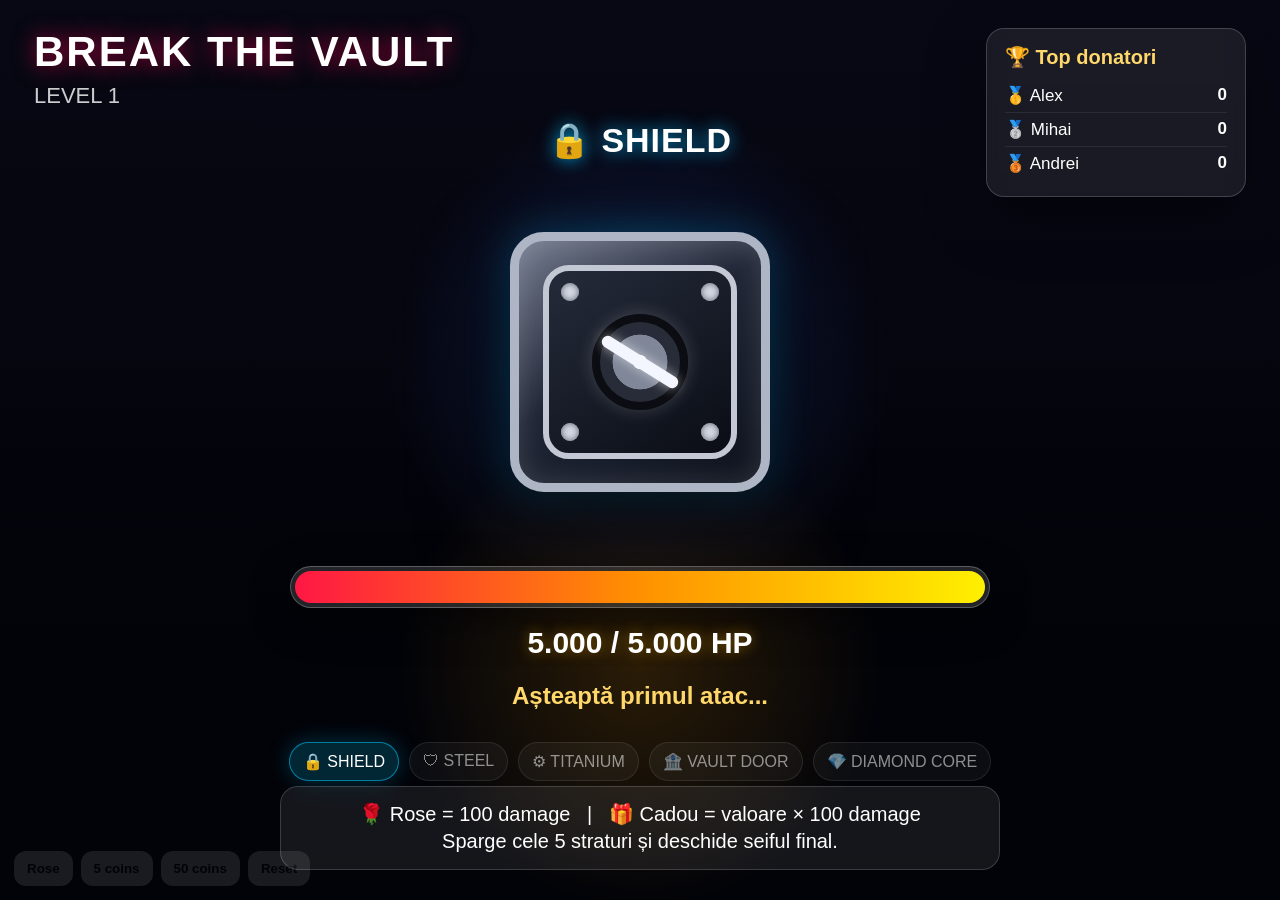
==== index.html @ 85d6b8ad "Add files via upload" ====
<!doctype html>
<html lang="ro">
<head>
<meta charset="utf-8">
<meta name="viewport" content="width=device-width, initial-scale=1">
<title>Break The Vault</title>
<style>
*{box-sizing:border-box}html,body{margin:0;width:100%;height:100%;overflow:hidden;background:#05060b;color:#fff;font-family:Arial,Helvetica,sans-serif}
body{background:radial-gradient(circle at 50% 40%,rgba(70,110,255,.24),transparent 30%),radial-gradient(circle at 50% 74%,rgba(255,160,0,.16),transparent 26%),linear-gradient(180deg,#070814,#020308 72%)}
.game{width:100vw;height:100vh;position:relative;display:flex;flex-direction:column;align-items:center;justify-content:center;padding:40px}
.topbar{position:absolute;top:28px;left:34px;right:34px;display:flex;justify-content:space-between;align-items:flex-start;z-index:5}
.brand{font-weight:900;font-size:42px;letter-spacing:2px;text-shadow:0 0 22px rgba(255,0,80,.65)}
.round{margin-top:7px;font-size:22px;opacity:.8}
.topDonors{width:260px;padding:16px 18px;border-radius:18px;background:rgba(255,255,255,.08);border:1px solid rgba(255,255,255,.18);box-shadow:0 20px 60px rgba(0,0,0,.35);backdrop-filter:blur(8px)}
.topDonors h3{margin:0 0 10px;font-size:20px;color:#ffd76b}
.donor{display:flex;justify-content:space-between;padding:6px 0;font-size:17px;border-bottom:1px solid rgba(255,255,255,.08)}.donor:last-child{border-bottom:0}
.stage{width:min(82vw,780px);max-height:82vh;display:flex;flex-direction:column;align-items:center;justify-content:center;gap:18px}
.layerName{font-size:34px;font-weight:900;letter-spacing:1px;text-shadow:0 0 18px rgba(0,190,255,.8)}
.vaultWrap{width:360px;height:360px;position:relative;display:grid;place-items:center;margin:4px 0 6px}
.glow{position:absolute;inset:12px;border-radius:50%;background:radial-gradient(circle,rgba(0,217,255,.24),transparent 64%);filter:blur(10px);animation:breathe 2.6s infinite ease-in-out}@keyframes breathe{50%{transform:scale(1.08);opacity:.75}}
.vault{width:260px;height:260px;border-radius:34px;position:relative;background:linear-gradient(145deg,#727a8d 0%,#202636 45%,#0d111c 100%);border:9px solid #aeb5c5;box-shadow:0 35px 90px rgba(0,0,0,.72),inset 0 0 28px rgba(255,255,255,.15),0 0 44px rgba(0,185,255,.3);transition:transform .08s ease,filter .12s ease}
.vault.hit{transform:translateX(-10px) rotate(-3deg) scale(1.02);filter:brightness(1.35)}.vault.bigHit{animation:bigHit .45s ease}
@keyframes bigHit{0%{transform:scale(1) rotate(0)}25%{transform:scale(1.1) rotate(4deg)}50%{transform:scale(.96) rotate(-5deg)}75%{transform:scale(1.06) rotate(3deg)}100%{transform:scale(1) rotate(0)}}
.door{position:absolute;inset:24px;border-radius:26px;background:radial-gradient(circle at 45% 38%,rgba(255,255,255,.22),transparent 18%),linear-gradient(145deg,#252b3a,#0a0d15);border:6px solid #c3c8d4}
.dial{position:absolute;width:96px;height:96px;left:50%;top:50%;transform:translate(-50%,-50%);border-radius:50%;background:radial-gradient(circle,#f7f7fb 0 12%,#7f8798 13% 48%,#272c38 49% 100%);border:8px solid #0b0d12;box-shadow:0 0 18px rgba(255,255,255,.18)}
.dial:after{content:"";position:absolute;width:88px;height:12px;border-radius:99px;background:#f4f6ff;left:50%;top:50%;transform:translate(-50%,-50%) rotate(32deg);box-shadow:0 0 12px rgba(255,255,255,.55)}
.bolt{position:absolute;width:18px;height:18px;border-radius:50%;background:#d4d8e2;box-shadow:inset 0 0 6px #5d6474}.b1{left:42px;top:42px}.b2{right:42px;top:42px}.b3{left:42px;bottom:42px}.b4{right:42px;bottom:42px}
.hpBox{width:min(82vw,700px);height:42px;border-radius:24px;padding:4px;background:rgba(255,255,255,.13);border:1px solid rgba(255,255,255,.26);box-shadow:0 12px 42px rgba(0,0,0,.45);overflow:hidden}
.hp{height:100%;width:100%;border-radius:21px;background:linear-gradient(90deg,#ff1744,#ff9100,#fff000);transition:width .28s ease;position:relative}.hp:after{content:"";position:absolute;inset:0;background:linear-gradient(120deg,transparent 0 40%,rgba(255,255,255,.45) 48%,transparent 58% 100%);transform:translateX(-100%);animation:shine 1.7s infinite}@keyframes shine{to{transform:translateX(120%)}}
.hpText{font-size:30px;font-weight:900;text-shadow:0 0 14px rgba(255,180,0,.45)}
.layerList{display:flex;gap:10px;flex-wrap:wrap;justify-content:center;margin-top:8px}.pill{padding:9px 13px;border-radius:99px;background:rgba(255,255,255,.08);border:1px solid rgba(255,255,255,.16);font-size:16px;opacity:.55}.pill.active{opacity:1;background:rgba(0,200,255,.18);border-color:rgba(0,200,255,.55);box-shadow:0 0 22px rgba(0,200,255,.25)}
.lastAttack{margin-top:4px;font-size:24px;height:34px;color:#ffd76b;font-weight:800}
.rules{position:absolute;bottom:30px;left:50%;transform:translateX(-50%);width:min(88vw,720px);text-align:center;padding:14px 20px;border-radius:18px;background:rgba(255,255,255,.08);border:1px solid rgba(255,255,255,.16);font-size:20px;line-height:1.35;backdrop-filter:blur(8px)}
.floatDamage{position:absolute;left:50%;top:42%;transform:translate(-50%,-50%);font-size:48px;font-weight:900;color:#ffeb3b;text-shadow:0 0 18px rgba(255,0,0,.65);animation:floatUp 1s forwards ease-out;pointer-events:none;z-index:10}@keyframes floatUp{0%{opacity:0;transform:translate(-50%,-40%) scale(.7)}20%{opacity:1}100%{opacity:0;transform:translate(-50%,-145%) scale(1.2)}}
.overlayMsg{position:fixed;inset:0;display:none;align-items:center;justify-content:center;z-index:30;background:rgba(0,0,0,.68);text-align:center;font-size:64px;font-weight:900;letter-spacing:2px;text-shadow:0 0 30px rgba(255,40,80,1)}.overlayMsg.show{display:flex;animation:msgPulse .7s infinite alternate}@keyframes msgPulse{to{transform:scale(1.04)}}
.particle{position:fixed;width:8px;height:8px;border-radius:50%;background:#ffd76b;pointer-events:none;z-index:20;animation:particle .8s ease-out forwards}@keyframes particle{to{opacity:0;transform:translate(var(--x),var(--y)) scale(.1)}}
.money{position:fixed;top:-60px;font-size:36px;z-index:40;animation:fall 3.4s linear forwards}@keyframes fall{to{transform:translateY(110vh) rotate(720deg);opacity:.1}}
.controls{position:fixed;left:14px;bottom:14px;z-index:50;display:flex;gap:8px;opacity:.1;transition:.2s}.controls:hover{opacity:1}button{border:0;border-radius:12px;padding:10px 13px;font-weight:900;cursor:pointer}
.screenShake{animation:shake .38s linear}@keyframes shake{0%,100%{transform:translate(0,0)}20%{transform:translate(-10px,6px)}40%{transform:translate(9px,-5px)}60%{transform:translate(-7px,-4px)}80%{transform:translate(8px,5px)}}
</style>
</head>
<body>
<div id="game" class="game">
  <div class="topbar"><div><div class="brand">BREAK THE VAULT</div><div id="round" class="round">LEVEL 1</div></div><div class="topDonors"><h3>🏆 Top donatori</h3><div class="donor"><span>🥇 Alex</span><b>0</b></div><div class="donor"><span>🥈 Mihai</span><b>0</b></div><div class="donor"><span>🥉 Andrei</span><b>0</b></div></div></div>
  <div class="stage"><div id="layerName" class="layerName">🔒 SHIELD</div><div class="vaultWrap"><div class="glow"></div><div id="vault" class="vault"><div class="door"></div><div class="dial"></div><span class="bolt b1"></span><span class="bolt b2"></span><span class="bolt b3"></span><span class="bolt b4"></span></div></div><div class="hpBox"><div id="hp" class="hp"></div></div><div id="hpText" class="hpText">5.000 / 5.000 HP</div><div id="lastAttack" class="lastAttack">Așteaptă primul atac...</div><div id="layerList" class="layerList"></div></div>
  <div class="rules">🌹 Rose = 100 damage &nbsp; | &nbsp; 🎁 Cadou = valoare × 100 damage<br>Sparge cele 5 straturi și deschide seiful final.</div>
</div>
<div id="message" class="overlayMsg"></div>
<div class="controls"><button onclick="gift('Rose',1,'Alex')">Rose</button><button onclick="gift('Finger Heart',5,'Mihai')">5 coins</button><button onclick="gift('Big Gift',50,'Andrei')">50 coins</button><button onclick="resetAll()">Reset</button></div>
<script>
const layersBase=[{name:'🔒 SHIELD',hp:5000},{name:'🛡 STEEL',hp:10000},{name:'⚙ TITANIUM',hp:20000},{name:'🏦 VAULT DOOR',hp:40000},{name:'💎 DIAMOND CORE',hp:80000}];
let level=1,layerIndex=0,maxHp=5000,hp=5000,donors={Alex:0,Mihai:0,Andrei:0};
function scaleHp(base){return Math.round(base*(1+(level-1)*0.35))}
function initLayer(){maxHp=scaleHp(layersBase[layerIndex].hp);hp=maxHp;document.getElementById('layerName').textContent=layersBase[layerIndex].name;document.getElementById('round').textContent='LEVEL '+level;renderLayerList();update()}
function renderLayerList(){const box=document.getElementById('layerList');box.innerHTML='';layersBase.forEach((l,i)=>{const d=document.createElement('div');d.className='pill'+(i===layerIndex?' active':'');d.textContent=l.name;box.appendChild(d)})}
function update(){document.getElementById('hp').style.width=Math.max(0,hp/maxHp*100)+'%';document.getElementById('hpText').textContent=hp.toLocaleString('ro-RO')+' / '+maxHp.toLocaleString('ro-RO')+' HP'}
function gift(name,coins,user){const dmg=Math.max(100,coins*100);donors[user]=(donors[user]||0)+dmg;hp=Math.max(0,hp-dmg);document.getElementById('lastAttack').textContent='💥 '+user+' a lovit cu '+name+'  -'+dmg.toLocaleString('ro-RO')+' HP';hitEffect(dmg);updateDonors();update();if(hp<=0)destroyLayer()}
function hitEffect(dmg){const vault=document.getElementById('vault');vault.classList.add('hit');if(dmg>=3000){vault.classList.add('bigHit');document.getElementById('game').classList.add('screenShake')}setTimeout(()=>vault.classList.remove('hit'),120);setTimeout(()=>vault.classList.remove('bigHit'),480);setTimeout(()=>document.getElementById('game').classList.remove('screenShake'),420);floatDamage('-'+dmg.toLocaleString('ro-RO'));particles(dmg>=3000?60:24)}
function floatDamage(text){const d=document.createElement('div');d.className='floatDamage';d.textContent=text;document.body.appendChild(d);setTimeout(()=>d.remove(),1000)}
function particles(count){for(let i=0;i<count;i++){const p=document.createElement('div');p.className='particle';p.style.left=(50+(Math.random()*18-9))+'vw';p.style.top=(45+(Math.random()*16-8))+'vh';p.style.setProperty('--x',(Math.random()*420-210)+'px');p.style.setProperty('--y',(Math.random()*300-150)+'px');document.body.appendChild(p);setTimeout(()=>p.remove(),850)}}
function destroyLayer(){const current=layersBase[layerIndex].name.replace(/[^\w\s]/g,'').trim();showMessage(current+'<br>DESTROYED');setTimeout(()=>{layerIndex++;if(layerIndex>=layersBase.length){openVault()}else{initLayer();document.getElementById('lastAttack').textContent='Strat nou activat. Sparge-l!'}},2600)}
function openVault(){showMessage('💎 VAULT OPENED 💎');moneyRain();setTimeout(()=>{level++;layerIndex=0;initLayer();document.getElementById('lastAttack').textContent='Level nou. HP crescut.'},5200)}
function showMessage(html){const msg=document.getElementById('message');msg.innerHTML=html;msg.classList.add('show');document.getElementById('game').classList.add('screenShake');particles(90);setTimeout(()=>{msg.classList.remove('show');document.getElementById('game').classList.remove('screenShake')},2400)}
function moneyRain(){for(let i=0;i<60;i++){const m=document.createElement('div');m.className='money';m.textContent=Math.random()>.5?'💸':'💰';m.style.left=Math.random()*100+'vw';m.style.animationDelay=Math.random()*1.2+'s';document.body.appendChild(m);setTimeout(()=>m.remove(),4700)}}
function updateDonors(){const sorted=Object.entries(donors).sort((a,b)=>b[1]-a[1]).slice(0,3);document.querySelectorAll('.donor').forEach((el,i)=>{const medals=['🥇','🥈','🥉'];const item=sorted[i]||['-',0];el.children[0].textContent=medals[i]+' '+item[0];el.children[1].textContent=item[1].toLocaleString('ro-RO')})}
function resetAll(){level=1;layerIndex=0;donors={Alex:0,Mihai:0,Andrei:0};updateDonors();initLayer();document.getElementById('lastAttack').textContent='Reset complet.'}
initLayer();
// Pentru integrarea TikTok, apelăm: gift(giftName, coinValue, username)
</script>
</body>
</html>
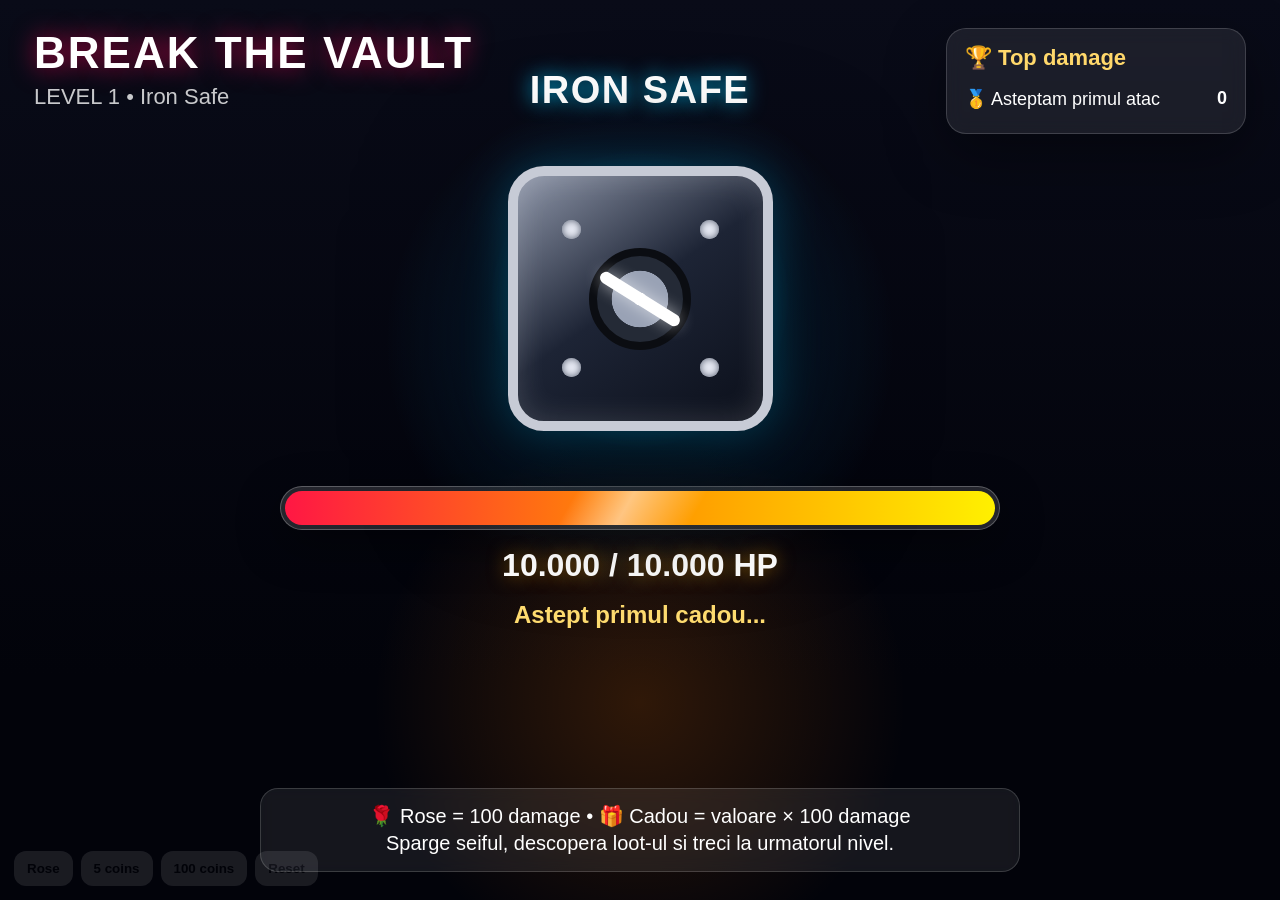
==== commit f890d220: "Add files via upload" ====
--- a/index.html
+++ b/index.html
@@ -1,71 +1,73 @@
 <!doctype html>
 <html lang="ro">
 <head>
-<meta charset="utf-8">
-<meta name="viewport" content="width=device-width, initial-scale=1">
-<title>Break The Vault</title>
-<style>
-*{box-sizing:border-box}html,body{margin:0;width:100%;height:100%;overflow:hidden;background:#05060b;color:#fff;font-family:Arial,Helvetica,sans-serif}
-body{background:radial-gradient(circle at 50% 40%,rgba(70,110,255,.24),transparent 30%),radial-gradient(circle at 50% 74%,rgba(255,160,0,.16),transparent 26%),linear-gradient(180deg,#070814,#020308 72%)}
-.game{width:100vw;height:100vh;position:relative;display:flex;flex-direction:column;align-items:center;justify-content:center;padding:40px}
-.topbar{position:absolute;top:28px;left:34px;right:34px;display:flex;justify-content:space-between;align-items:flex-start;z-index:5}
-.brand{font-weight:900;font-size:42px;letter-spacing:2px;text-shadow:0 0 22px rgba(255,0,80,.65)}
-.round{margin-top:7px;font-size:22px;opacity:.8}
-.topDonors{width:260px;padding:16px 18px;border-radius:18px;background:rgba(255,255,255,.08);border:1px solid rgba(255,255,255,.18);box-shadow:0 20px 60px rgba(0,0,0,.35);backdrop-filter:blur(8px)}
-.topDonors h3{margin:0 0 10px;font-size:20px;color:#ffd76b}
-.donor{display:flex;justify-content:space-between;padding:6px 0;font-size:17px;border-bottom:1px solid rgba(255,255,255,.08)}.donor:last-child{border-bottom:0}
-.stage{width:min(82vw,780px);max-height:82vh;display:flex;flex-direction:column;align-items:center;justify-content:center;gap:18px}
-.layerName{font-size:34px;font-weight:900;letter-spacing:1px;text-shadow:0 0 18px rgba(0,190,255,.8)}
-.vaultWrap{width:360px;height:360px;position:relative;display:grid;place-items:center;margin:4px 0 6px}
-.glow{position:absolute;inset:12px;border-radius:50%;background:radial-gradient(circle,rgba(0,217,255,.24),transparent 64%);filter:blur(10px);animation:breathe 2.6s infinite ease-in-out}@keyframes breathe{50%{transform:scale(1.08);opacity:.75}}
-.vault{width:260px;height:260px;border-radius:34px;position:relative;background:linear-gradient(145deg,#727a8d 0%,#202636 45%,#0d111c 100%);border:9px solid #aeb5c5;box-shadow:0 35px 90px rgba(0,0,0,.72),inset 0 0 28px rgba(255,255,255,.15),0 0 44px rgba(0,185,255,.3);transition:transform .08s ease,filter .12s ease}
-.vault.hit{transform:translateX(-10px) rotate(-3deg) scale(1.02);filter:brightness(1.35)}.vault.bigHit{animation:bigHit .45s ease}
-@keyframes bigHit{0%{transform:scale(1) rotate(0)}25%{transform:scale(1.1) rotate(4deg)}50%{transform:scale(.96) rotate(-5deg)}75%{transform:scale(1.06) rotate(3deg)}100%{transform:scale(1) rotate(0)}}
-.door{position:absolute;inset:24px;border-radius:26px;background:radial-gradient(circle at 45% 38%,rgba(255,255,255,.22),transparent 18%),linear-gradient(145deg,#252b3a,#0a0d15);border:6px solid #c3c8d4}
-.dial{position:absolute;width:96px;height:96px;left:50%;top:50%;transform:translate(-50%,-50%);border-radius:50%;background:radial-gradient(circle,#f7f7fb 0 12%,#7f8798 13% 48%,#272c38 49% 100%);border:8px solid #0b0d12;box-shadow:0 0 18px rgba(255,255,255,.18)}
-.dial:after{content:"";position:absolute;width:88px;height:12px;border-radius:99px;background:#f4f6ff;left:50%;top:50%;transform:translate(-50%,-50%) rotate(32deg);box-shadow:0 0 12px rgba(255,255,255,.55)}
-.bolt{position:absolute;width:18px;height:18px;border-radius:50%;background:#d4d8e2;box-shadow:inset 0 0 6px #5d6474}.b1{left:42px;top:42px}.b2{right:42px;top:42px}.b3{left:42px;bottom:42px}.b4{right:42px;bottom:42px}
-.hpBox{width:min(82vw,700px);height:42px;border-radius:24px;padding:4px;background:rgba(255,255,255,.13);border:1px solid rgba(255,255,255,.26);box-shadow:0 12px 42px rgba(0,0,0,.45);overflow:hidden}
-.hp{height:100%;width:100%;border-radius:21px;background:linear-gradient(90deg,#ff1744,#ff9100,#fff000);transition:width .28s ease;position:relative}.hp:after{content:"";position:absolute;inset:0;background:linear-gradient(120deg,transparent 0 40%,rgba(255,255,255,.45) 48%,transparent 58% 100%);transform:translateX(-100%);animation:shine 1.7s infinite}@keyframes shine{to{transform:translateX(120%)}}
-.hpText{font-size:30px;font-weight:900;text-shadow:0 0 14px rgba(255,180,0,.45)}
-.layerList{display:flex;gap:10px;flex-wrap:wrap;justify-content:center;margin-top:8px}.pill{padding:9px 13px;border-radius:99px;background:rgba(255,255,255,.08);border:1px solid rgba(255,255,255,.16);font-size:16px;opacity:.55}.pill.active{opacity:1;background:rgba(0,200,255,.18);border-color:rgba(0,200,255,.55);box-shadow:0 0 22px rgba(0,200,255,.25)}
-.lastAttack{margin-top:4px;font-size:24px;height:34px;color:#ffd76b;font-weight:800}
-.rules{position:absolute;bottom:30px;left:50%;transform:translateX(-50%);width:min(88vw,720px);text-align:center;padding:14px 20px;border-radius:18px;background:rgba(255,255,255,.08);border:1px solid rgba(255,255,255,.16);font-size:20px;line-height:1.35;backdrop-filter:blur(8px)}
-.floatDamage{position:absolute;left:50%;top:42%;transform:translate(-50%,-50%);font-size:48px;font-weight:900;color:#ffeb3b;text-shadow:0 0 18px rgba(255,0,0,.65);animation:floatUp 1s forwards ease-out;pointer-events:none;z-index:10}@keyframes floatUp{0%{opacity:0;transform:translate(-50%,-40%) scale(.7)}20%{opacity:1}100%{opacity:0;transform:translate(-50%,-145%) scale(1.2)}}
-.overlayMsg{position:fixed;inset:0;display:none;align-items:center;justify-content:center;z-index:30;background:rgba(0,0,0,.68);text-align:center;font-size:64px;font-weight:900;letter-spacing:2px;text-shadow:0 0 30px rgba(255,40,80,1)}.overlayMsg.show{display:flex;animation:msgPulse .7s infinite alternate}@keyframes msgPulse{to{transform:scale(1.04)}}
-.particle{position:fixed;width:8px;height:8px;border-radius:50%;background:#ffd76b;pointer-events:none;z-index:20;animation:particle .8s ease-out forwards}@keyframes particle{to{opacity:0;transform:translate(var(--x),var(--y)) scale(.1)}}
-.money{position:fixed;top:-60px;font-size:36px;z-index:40;animation:fall 3.4s linear forwards}@keyframes fall{to{transform:translateY(110vh) rotate(720deg);opacity:.1}}
-.controls{position:fixed;left:14px;bottom:14px;z-index:50;display:flex;gap:8px;opacity:.1;transition:.2s}.controls:hover{opacity:1}button{border:0;border-radius:12px;padding:10px 13px;font-weight:900;cursor:pointer}
-.screenShake{animation:shake .38s linear}@keyframes shake{0%,100%{transform:translate(0,0)}20%{transform:translate(-10px,6px)}40%{transform:translate(9px,-5px)}60%{transform:translate(-7px,-4px)}80%{transform:translate(8px,5px)}}
-</style>
+  <meta charset="utf-8">
+  <meta name="viewport" content="width=device-width, initial-scale=1">
+  <title>Break The Vault</title>
+  <link rel="stylesheet" href="style.css">
 </head>
 <body>
-<div id="game" class="game">
-  <div class="topbar"><div><div class="brand">BREAK THE VAULT</div><div id="round" class="round">LEVEL 1</div></div><div class="topDonors"><h3>🏆 Top donatori</h3><div class="donor"><span>🥇 Alex</span><b>0</b></div><div class="donor"><span>🥈 Mihai</span><b>0</b></div><div class="donor"><span>🥉 Andrei</span><b>0</b></div></div></div>
-  <div class="stage"><div id="layerName" class="layerName">🔒 SHIELD</div><div class="vaultWrap"><div class="glow"></div><div id="vault" class="vault"><div class="door"></div><div class="dial"></div><span class="bolt b1"></span><span class="bolt b2"></span><span class="bolt b3"></span><span class="bolt b4"></span></div></div><div class="hpBox"><div id="hp" class="hp"></div></div><div id="hpText" class="hpText">5.000 / 5.000 HP</div><div id="lastAttack" class="lastAttack">Așteaptă primul atac...</div><div id="layerList" class="layerList"></div></div>
-  <div class="rules">🌹 Rose = 100 damage &nbsp; | &nbsp; 🎁 Cadou = valoare × 100 damage<br>Sparge cele 5 straturi și deschide seiful final.</div>
-</div>
-<div id="message" class="overlayMsg"></div>
-<div class="controls"><button onclick="gift('Rose',1,'Alex')">Rose</button><button onclick="gift('Finger Heart',5,'Mihai')">5 coins</button><button onclick="gift('Big Gift',50,'Andrei')">50 coins</button><button onclick="resetAll()">Reset</button></div>
-<script>
-const layersBase=[{name:'🔒 SHIELD',hp:5000},{name:'🛡 STEEL',hp:10000},{name:'⚙ TITANIUM',hp:20000},{name:'🏦 VAULT DOOR',hp:40000},{name:'💎 DIAMOND CORE',hp:80000}];
-let level=1,layerIndex=0,maxHp=5000,hp=5000,donors={Alex:0,Mihai:0,Andrei:0};
-function scaleHp(base){return Math.round(base*(1+(level-1)*0.35))}
-function initLayer(){maxHp=scaleHp(layersBase[layerIndex].hp);hp=maxHp;document.getElementById('layerName').textContent=layersBase[layerIndex].name;document.getElementById('round').textContent='LEVEL '+level;renderLayerList();update()}
-function renderLayerList(){const box=document.getElementById('layerList');box.innerHTML='';layersBase.forEach((l,i)=>{const d=document.createElement('div');d.className='pill'+(i===layerIndex?' active':'');d.textContent=l.name;box.appendChild(d)})}
-function update(){document.getElementById('hp').style.width=Math.max(0,hp/maxHp*100)+'%';document.getElementById('hpText').textContent=hp.toLocaleString('ro-RO')+' / '+maxHp.toLocaleString('ro-RO')+' HP'}
-function gift(name,coins,user){const dmg=Math.max(100,coins*100);donors[user]=(donors[user]||0)+dmg;hp=Math.max(0,hp-dmg);document.getElementById('lastAttack').textContent='💥 '+user+' a lovit cu '+name+'  -'+dmg.toLocaleString('ro-RO')+' HP';hitEffect(dmg);updateDonors();update();if(hp<=0)destroyLayer()}
-function hitEffect(dmg){const vault=document.getElementById('vault');vault.classList.add('hit');if(dmg>=3000){vault.classList.add('bigHit');document.getElementById('game').classList.add('screenShake')}setTimeout(()=>vault.classList.remove('hit'),120);setTimeout(()=>vault.classList.remove('bigHit'),480);setTimeout(()=>document.getElementById('game').classList.remove('screenShake'),420);floatDamage('-'+dmg.toLocaleString('ro-RO'));particles(dmg>=3000?60:24)}
-function floatDamage(text){const d=document.createElement('div');d.className='floatDamage';d.textContent=text;document.body.appendChild(d);setTimeout(()=>d.remove(),1000)}
-function particles(count){for(let i=0;i<count;i++){const p=document.createElement('div');p.className='particle';p.style.left=(50+(Math.random()*18-9))+'vw';p.style.top=(45+(Math.random()*16-8))+'vh';p.style.setProperty('--x',(Math.random()*420-210)+'px');p.style.setProperty('--y',(Math.random()*300-150)+'px');document.body.appendChild(p);setTimeout(()=>p.remove(),850)}}
-function destroyLayer(){const current=layersBase[layerIndex].name.replace(/[^\w\s]/g,'').trim();showMessage(current+'<br>DESTROYED');setTimeout(()=>{layerIndex++;if(layerIndex>=layersBase.length){openVault()}else{initLayer();document.getElementById('lastAttack').textContent='Strat nou activat. Sparge-l!'}},2600)}
-function openVault(){showMessage('💎 VAULT OPENED 💎');moneyRain();setTimeout(()=>{level++;layerIndex=0;initLayer();document.getElementById('lastAttack').textContent='Level nou. HP crescut.'},5200)}
-function showMessage(html){const msg=document.getElementById('message');msg.innerHTML=html;msg.classList.add('show');document.getElementById('game').classList.add('screenShake');particles(90);setTimeout(()=>{msg.classList.remove('show');document.getElementById('game').classList.remove('screenShake')},2400)}
-function moneyRain(){for(let i=0;i<60;i++){const m=document.createElement('div');m.className='money';m.textContent=Math.random()>.5?'💸':'💰';m.style.left=Math.random()*100+'vw';m.style.animationDelay=Math.random()*1.2+'s';document.body.appendChild(m);setTimeout(()=>m.remove(),4700)}}
-function updateDonors(){const sorted=Object.entries(donors).sort((a,b)=>b[1]-a[1]).slice(0,3);document.querySelectorAll('.donor').forEach((el,i)=>{const medals=['🥇','🥈','🥉'];const item=sorted[i]||['-',0];el.children[0].textContent=medals[i]+' '+item[0];el.children[1].textContent=item[1].toLocaleString('ro-RO')})}
-function resetAll(){level=1;layerIndex=0;donors={Alex:0,Mihai:0,Andrei:0};updateDonors();initLayer();document.getElementById('lastAttack').textContent='Reset complet.'}
-initLayer();
-// Pentru integrarea TikTok, apelăm: gift(giftName, coinValue, username)
-</script>
+  <main id="app">
+    <section class="hud top-left">
+      <div class="logo">BREAK THE VAULT</div>
+      <div id="levelLabel" class="level">LEVEL 1 • Iron Safe</div>
+    </section>
+
+    <section class="hud top-right">
+      <h3>🏆 Top damage</h3>
+      <div id="topDamage"></div>
+    </section>
+
+    <section class="center">
+      <div id="vaultTitle" class="vault-title">Iron Safe</div>
+
+      <div id="vault" class="vault">
+        <div id="cracks" class="cracks"></div>
+        <div class="vault-door">
+          <div class="dial"></div>
+          <div class="handle"></div>
+          <div class="bolt b1"></div>
+          <div class="bolt b2"></div>
+          <div class="bolt b3"></div>
+          <div class="bolt b4"></div>
+        </div>
+      </div>
+
+      <div class="hp-wrap">
+        <div id="hpBar" class="hp-bar"></div>
+      </div>
+      <div id="hpText" class="hp-text">10.000 / 10.000 HP</div>
+
+      <div id="lastHit" class="last-hit">Astept primul cadou...</div>
+      <div id="combo" class="combo"></div>
+    </section>
+
+    <section class="rules">
+      🌹 Rose = 100 damage • 🎁 Cadou = valoare × 100 damage<br>
+      Sparge seiful, descopera loot-ul si treci la urmatorul nivel.
+    </section>
+
+    <section id="resultPanel" class="result-panel hidden">
+      <div class="result-card">
+        <div id="dropRarity" class="rarity">LEGENDARY DROP</div>
+        <div id="dropIcon" class="drop-icon">💎</div>
+        <div id="dropName" class="drop-name">Diamond Core</div>
+        <div id="mvpName" class="mvp-name">MVP: Alex</div>
+        <div id="mvpDamage" class="mvp-damage">Damage: 12.300</div>
+        <div id="nextVault" class="next-vault">Next vault in 8...</div>
+      </div>
+    </section>
+
+    <div id="particles"></div>
+
+    <div class="test-controls">
+      <button onclick="simulateGift('Rose', 1, 'Alex')">Rose</button>
+      <button onclick="simulateGift('Finger Heart', 5, 'Mihai')">5 coins</button>
+      <button onclick="simulateGift('Galaxy', 100, 'Andrei')">100 coins</button>
+      <button onclick="resetGame()">Reset</button>
+    </div>
+  </main>
+
+  <script src="game.js"></script>
 </body>
 </html>
--- a/style.css
+++ b/style.css
@@ -0,0 +1,46 @@
+*{box-sizing:border-box}
+html,body{margin:0;width:100%;height:100%;overflow:hidden;background:#03040a;color:white;font-family:Arial,Helvetica,sans-serif}
+body{background:
+radial-gradient(circle at 50% 38%,rgba(0,160,255,.24),transparent 30%),
+radial-gradient(circle at 50% 78%,rgba(255,120,0,.18),transparent 28%),
+linear-gradient(180deg,#090b18,#02030a 75%)}
+#app{width:100vw;height:100vh;position:relative;display:grid;place-items:center}
+.hud{position:absolute;z-index:10}
+.top-left{top:28px;left:34px}.top-right{top:28px;right:34px;width:300px;padding:16px 18px;border-radius:20px;background:rgba(255,255,255,.08);border:1px solid rgba(255,255,255,.16);box-shadow:0 20px 60px rgba(0,0,0,.38);backdrop-filter:blur(9px)}
+.logo{font-size:44px;font-weight:900;letter-spacing:2px;text-shadow:0 0 24px rgba(255,0,85,.7)}
+.level{font-size:22px;margin-top:6px;opacity:.78}
+.top-right h3{margin:0 0 10px;color:#ffd86b;font-size:22px}
+.damage-row{display:flex;justify-content:space-between;padding:7px 0;border-bottom:1px solid rgba(255,255,255,.09);font-size:18px}.damage-row:last-child{border-bottom:0}
+.center{width:min(86vw,820px);display:flex;flex-direction:column;align-items:center;gap:17px}
+.vault-title{font-size:38px;font-weight:900;text-transform:uppercase;letter-spacing:1.5px;text-shadow:0 0 20px rgba(0,200,255,.9)}
+.vault{width:340px;height:340px;position:relative;display:grid;place-items:center;border-radius:44px;background:radial-gradient(circle,rgba(0,200,255,.12),transparent 65%);filter:drop-shadow(0 36px 70px rgba(0,0,0,.7))}
+.vault:before{content:"";position:absolute;inset:15px;border-radius:50%;background:radial-gradient(circle,rgba(0,220,255,.24),transparent 66%);filter:blur(14px);animation:pulse 2.8s ease-in-out infinite}
+@keyframes pulse{50%{transform:scale(1.08);opacity:.65}}
+.vault-door{width:265px;height:265px;position:relative;border-radius:36px;background:linear-gradient(145deg,#8d95a8,#1d2435 48%,#0b0f1a);border:10px solid #c7cbd6;box-shadow:inset 0 0 30px rgba(255,255,255,.16),0 0 45px rgba(0,200,255,.25)}
+.dial{position:absolute;width:102px;height:102px;left:50%;top:50%;transform:translate(-50%,-50%);border-radius:50%;background:radial-gradient(circle,#fff 0 10%,#99a2b5 11% 46%,#242a36 47%);border:8px solid #0b0d12}
+.handle{position:absolute;width:92px;height:12px;border-radius:99px;background:white;left:50%;top:50%;transform:translate(-50%,-50%) rotate(32deg);box-shadow:0 0 16px rgba(255,255,255,.6)}
+.bolt{position:absolute;width:19px;height:19px;border-radius:50%;background:#e5e8f2;box-shadow:inset 0 0 7px #5c6475}.b1{left:44px;top:44px}.b2{right:44px;top:44px}.b3{left:44px;bottom:44px}.b4{right:44px;bottom:44px}
+.cracks{position:absolute;width:265px;height:265px;z-index:3;pointer-events:none;opacity:0;transition:.25s}
+.cracks:before,.cracks:after{content:"";position:absolute;background:#fff;box-shadow:0 0 14px rgba(255,255,255,.85);clip-path:polygon(48% 0,55% 0,51% 28%,63% 29%,47% 52%,55% 52%,42% 100%,39% 100%,45% 58%,34% 58%,47% 34%,38% 33%)} 
+.cracks:before{width:105px;height:170px;left:78px;top:40px;transform:rotate(-12deg)}
+.cracks:after{width:80px;height:130px;right:56px;top:78px;transform:rotate(22deg)}
+.crack-1 .cracks{opacity:.28}.crack-2 .cracks{opacity:.56}.crack-3 .cracks{opacity:.95}
+.hit .vault-door{animation:hit .18s ease}.big-hit .vault-door{animation:bighit .45s ease}
+@keyframes hit{50%{transform:translateX(-12px) rotate(-3deg);filter:brightness(1.5)}}
+@keyframes bighit{0%,100%{transform:scale(1)}20%{transform:scale(1.1) rotate(4deg)}50%{transform:scale(.94) rotate(-6deg)}75%{transform:scale(1.07) rotate(3deg)}}
+.hp-wrap{width:min(82vw,720px);height:44px;padding:4px;border-radius:99px;background:rgba(255,255,255,.13);border:1px solid rgba(255,255,255,.25);overflow:hidden;box-shadow:0 14px 45px rgba(0,0,0,.42)}
+.hp-bar{height:100%;width:100%;border-radius:99px;background:linear-gradient(90deg,#ff1744,#ff9100,#fff000);transition:width .28s ease;position:relative}
+.hp-bar:after{content:"";position:absolute;inset:0;background:linear-gradient(120deg,transparent 0 40%,rgba(255,255,255,.5) 48%,transparent 58%);animation:shine 1.6s infinite}@keyframes shine{from{transform:translateX(-100%)}to{transform:translateX(120%)}}
+.hp-text{font-size:32px;font-weight:900;text-shadow:0 0 18px rgba(255,170,0,.5)}
+.last-hit{height:34px;font-size:24px;font-weight:800;color:#ffdc70}.combo{height:42px;font-size:34px;font-weight:900;color:#00e5ff;text-shadow:0 0 22px rgba(0,220,255,.95)}
+.rules{position:absolute;bottom:28px;left:50%;transform:translateX(-50%);text-align:center;width:min(88vw,760px);padding:14px 20px;border-radius:18px;background:rgba(255,255,255,.08);border:1px solid rgba(255,255,255,.16);font-size:20px;line-height:1.35;backdrop-filter:blur(8px)}
+.result-panel{position:fixed;inset:0;z-index:40;display:grid;place-items:center;background:rgba(0,0,0,.72);backdrop-filter:blur(7px)}
+.hidden{display:none}
+.result-card{width:min(88vw,560px);padding:34px;border-radius:30px;text-align:center;background:linear-gradient(145deg,rgba(35,38,60,.96),rgba(8,10,20,.98));border:1px solid rgba(255,255,255,.2);box-shadow:0 0 90px rgba(255,0,90,.45);animation:pop .45s ease}
+@keyframes pop{from{transform:scale(.82);opacity:0}to{transform:scale(1);opacity:1}}
+.rarity{font-size:34px;font-weight:900;color:#ffd86b;text-shadow:0 0 24px rgba(255,200,0,.8)}.drop-icon{font-size:88px;margin:12px 0}.drop-name{font-size:36px;font-weight:900}.mvp-name{margin-top:20px;font-size:30px;font-weight:900;color:#00e5ff}.mvp-damage{font-size:24px;color:#ffdc70;margin-top:6px}.next-vault{font-size:22px;margin-top:24px;opacity:.85}
+.float-damage{position:fixed;left:50%;top:43%;z-index:35;font-size:50px;font-weight:900;color:#ffea00;text-shadow:0 0 18px red;pointer-events:none;animation:floatUp 1s ease-out forwards}@keyframes floatUp{from{transform:translate(-50%,-30%) scale(.75);opacity:0}20%{opacity:1}to{transform:translate(-50%,-155%) scale(1.25);opacity:0}}
+.particle{position:fixed;width:8px;height:8px;border-radius:50%;background:#ffd86b;z-index:30;pointer-events:none;animation:particle .9s ease-out forwards}@keyframes particle{to{opacity:0;transform:translate(var(--x),var(--y)) scale(.1)}}
+.money{position:fixed;top:-60px;font-size:38px;z-index:45;animation:fall 3.5s linear forwards}@keyframes fall{to{transform:translateY(110vh) rotate(760deg);opacity:.1}}
+.screen-shake{animation:shake .4s linear}@keyframes shake{0%,100%{transform:translate(0)}20%{transform:translate(-12px,7px)}40%{transform:translate(10px,-7px)}60%{transform:translate(-8px,-5px)}80%{transform:translate(8px,5px)}}
+.test-controls{position:fixed;left:14px;bottom:14px;z-index:80;display:flex;gap:8px;opacity:.1;transition:.2s}.test-controls:hover{opacity:1}.test-controls button{border:0;border-radius:12px;padding:10px 13px;font-weight:900;cursor:pointer}
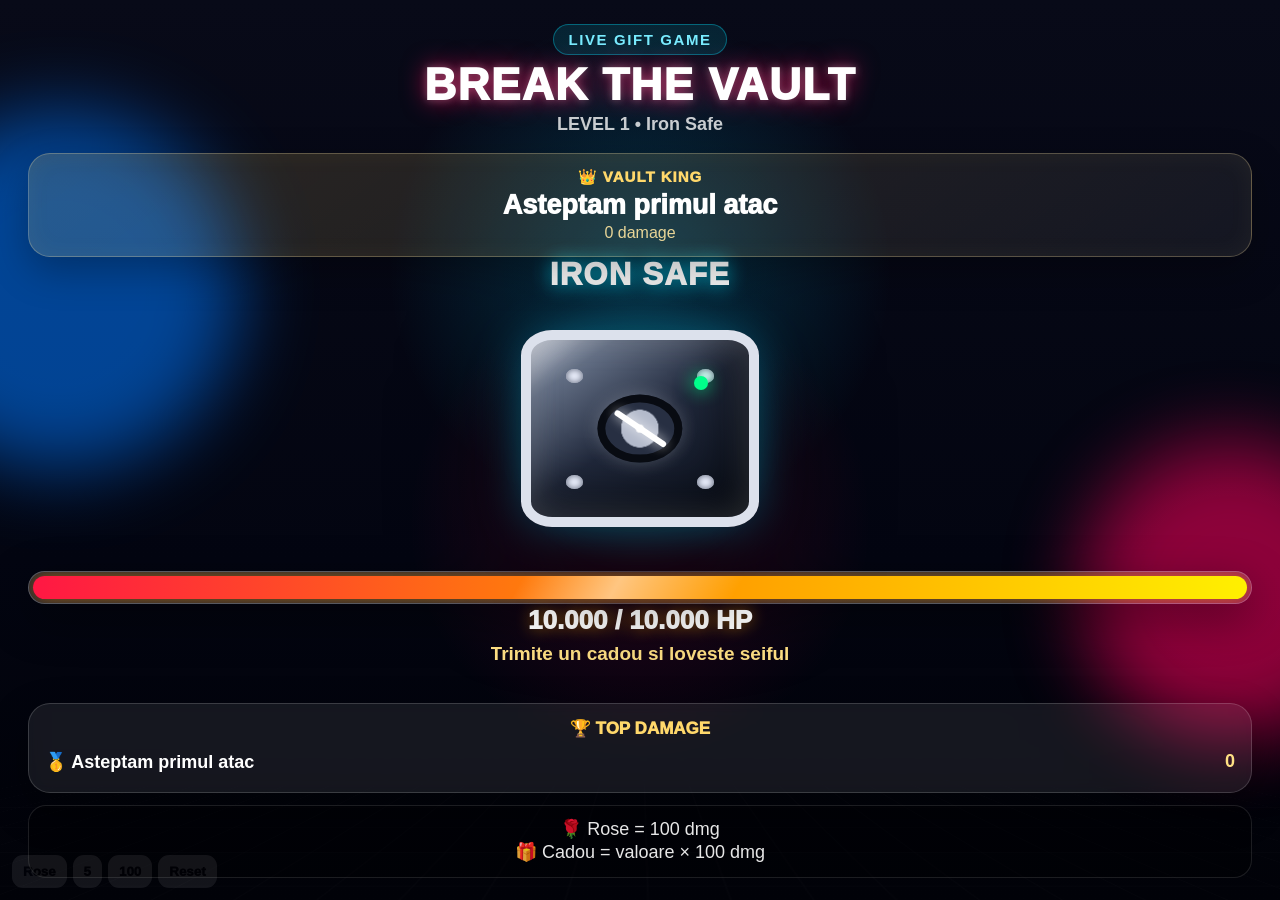
==== commit 14cb2f51: "Add files via upload" ====
--- a/index.html
+++ b/index.html
@@ -2,68 +2,89 @@
 <html lang="ro">
 <head>
   <meta charset="utf-8">
-  <meta name="viewport" content="width=device-width, initial-scale=1">
-  <title>Break The Vault</title>
+  <meta name="viewport" content="width=device-width, initial-scale=1, viewport-fit=cover">
+  <title>Break The Vault Mobile</title>
   <link rel="stylesheet" href="style.css">
 </head>
 <body>
   <main id="app">
-    <section class="hud top-left">
-      <div class="logo">BREAK THE VAULT</div>
+    <div class="bg-grid"></div>
+    <div class="ambient a1"></div>
+    <div class="ambient a2"></div>
+
+    <header class="header">
+      <div class="eyebrow">LIVE GIFT GAME</div>
+      <div class="title">BREAK THE VAULT</div>
       <div id="levelLabel" class="level">LEVEL 1 • Iron Safe</div>
+    </header>
+
+    <section class="king-card">
+      <div class="king-label">👑 VAULT KING</div>
+      <div id="kingName" class="king-name">Asteptam primul atac</div>
+      <div id="kingDamage" class="king-damage">0 damage</div>
     </section>
 
-    <section class="hud top-right">
-      <h3>🏆 Top damage</h3>
-      <div id="topDamage"></div>
-    </section>
-
-    <section class="center">
-      <div id="vaultTitle" class="vault-title">Iron Safe</div>
+    <section class="vault-zone">
+      <div id="vaultName" class="vault-name">IRON SAFE</div>
 
       <div id="vault" class="vault">
+        <div class="halo"></div>
+        <div class="core-glow"></div>
         <div id="cracks" class="cracks"></div>
-        <div class="vault-door">
-          <div class="dial"></div>
-          <div class="handle"></div>
-          <div class="bolt b1"></div>
-          <div class="bolt b2"></div>
-          <div class="bolt b3"></div>
-          <div class="bolt b4"></div>
+        <div class="door">
+          <div class="shine"></div>
+          <span class="bolt b1"></span>
+          <span class="bolt b2"></span>
+          <span class="bolt b3"></span>
+          <span class="bolt b4"></span>
+          <div class="dial">
+            <span></span>
+          </div>
+          <div class="lock-light"></div>
         </div>
       </div>
 
-      <div class="hp-wrap">
+      <div class="hp-shell">
         <div id="hpBar" class="hp-bar"></div>
       </div>
       <div id="hpText" class="hp-text">10.000 / 10.000 HP</div>
 
-      <div id="lastHit" class="last-hit">Astept primul cadou...</div>
+      <div id="lastHit" class="last-hit">Trimite un cadou si loveste seiful</div>
       <div id="combo" class="combo"></div>
     </section>
 
-    <section class="rules">
-      🌹 Rose = 100 damage • 🎁 Cadou = valoare × 100 damage<br>
-      Sparge seiful, descopera loot-ul si treci la urmatorul nivel.
+    <section class="top-card">
+      <div class="card-title">🏆 TOP DAMAGE</div>
+      <div id="topDamage" class="damage-list"></div>
     </section>
 
-    <section id="resultPanel" class="result-panel hidden">
+    <section class="rules">
+      🌹 Rose = 100 dmg<br>
+      🎁 Cadou = valoare × 100 dmg
+    </section>
+
+    <section id="resultPanel" class="result hidden">
       <div class="result-card">
+        <div class="result-top">VAULT OPENED</div>
         <div id="dropRarity" class="rarity">LEGENDARY DROP</div>
         <div id="dropIcon" class="drop-icon">💎</div>
         <div id="dropName" class="drop-name">Diamond Core</div>
-        <div id="mvpName" class="mvp-name">MVP: Alex</div>
-        <div id="mvpDamage" class="mvp-damage">Damage: 12.300</div>
+        <div class="mvp-box">
+          <div>MVP DAMAGE</div>
+          <strong id="mvpName">Alex</strong>
+          <span id="mvpDamage">12.300 damage</span>
+        </div>
         <div id="nextVault" class="next-vault">Next vault in 8...</div>
       </div>
     </section>
 
+    <div id="newKing" class="new-king hidden">⚡ NEW KING</div>
     <div id="particles"></div>
 
     <div class="test-controls">
       <button onclick="simulateGift('Rose', 1, 'Alex')">Rose</button>
-      <button onclick="simulateGift('Finger Heart', 5, 'Mihai')">5 coins</button>
-      <button onclick="simulateGift('Galaxy', 100, 'Andrei')">100 coins</button>
+      <button onclick="simulateGift('Heart', 5, 'Mihai')">5</button>
+      <button onclick="simulateGift('Galaxy', 100, 'Andrei')">100</button>
       <button onclick="resetGame()">Reset</button>
     </div>
   </main>
--- a/style.css
+++ b/style.css
@@ -1,46 +1,522 @@
 *{box-sizing:border-box}
-html,body{margin:0;width:100%;height:100%;overflow:hidden;background:#03040a;color:white;font-family:Arial,Helvetica,sans-serif}
-body{background:
-radial-gradient(circle at 50% 38%,rgba(0,160,255,.24),transparent 30%),
-radial-gradient(circle at 50% 78%,rgba(255,120,0,.18),transparent 28%),
-linear-gradient(180deg,#090b18,#02030a 75%)}
-#app{width:100vw;height:100vh;position:relative;display:grid;place-items:center}
-.hud{position:absolute;z-index:10}
-.top-left{top:28px;left:34px}.top-right{top:28px;right:34px;width:300px;padding:16px 18px;border-radius:20px;background:rgba(255,255,255,.08);border:1px solid rgba(255,255,255,.16);box-shadow:0 20px 60px rgba(0,0,0,.38);backdrop-filter:blur(9px)}
-.logo{font-size:44px;font-weight:900;letter-spacing:2px;text-shadow:0 0 24px rgba(255,0,85,.7)}
-.level{font-size:22px;margin-top:6px;opacity:.78}
-.top-right h3{margin:0 0 10px;color:#ffd86b;font-size:22px}
-.damage-row{display:flex;justify-content:space-between;padding:7px 0;border-bottom:1px solid rgba(255,255,255,.09);font-size:18px}.damage-row:last-child{border-bottom:0}
-.center{width:min(86vw,820px);display:flex;flex-direction:column;align-items:center;gap:17px}
-.vault-title{font-size:38px;font-weight:900;text-transform:uppercase;letter-spacing:1.5px;text-shadow:0 0 20px rgba(0,200,255,.9)}
-.vault{width:340px;height:340px;position:relative;display:grid;place-items:center;border-radius:44px;background:radial-gradient(circle,rgba(0,200,255,.12),transparent 65%);filter:drop-shadow(0 36px 70px rgba(0,0,0,.7))}
-.vault:before{content:"";position:absolute;inset:15px;border-radius:50%;background:radial-gradient(circle,rgba(0,220,255,.24),transparent 66%);filter:blur(14px);animation:pulse 2.8s ease-in-out infinite}
-@keyframes pulse{50%{transform:scale(1.08);opacity:.65}}
-.vault-door{width:265px;height:265px;position:relative;border-radius:36px;background:linear-gradient(145deg,#8d95a8,#1d2435 48%,#0b0f1a);border:10px solid #c7cbd6;box-shadow:inset 0 0 30px rgba(255,255,255,.16),0 0 45px rgba(0,200,255,.25)}
-.dial{position:absolute;width:102px;height:102px;left:50%;top:50%;transform:translate(-50%,-50%);border-radius:50%;background:radial-gradient(circle,#fff 0 10%,#99a2b5 11% 46%,#242a36 47%);border:8px solid #0b0d12}
-.handle{position:absolute;width:92px;height:12px;border-radius:99px;background:white;left:50%;top:50%;transform:translate(-50%,-50%) rotate(32deg);box-shadow:0 0 16px rgba(255,255,255,.6)}
-.bolt{position:absolute;width:19px;height:19px;border-radius:50%;background:#e5e8f2;box-shadow:inset 0 0 7px #5c6475}.b1{left:44px;top:44px}.b2{right:44px;top:44px}.b3{left:44px;bottom:44px}.b4{right:44px;bottom:44px}
-.cracks{position:absolute;width:265px;height:265px;z-index:3;pointer-events:none;opacity:0;transition:.25s}
-.cracks:before,.cracks:after{content:"";position:absolute;background:#fff;box-shadow:0 0 14px rgba(255,255,255,.85);clip-path:polygon(48% 0,55% 0,51% 28%,63% 29%,47% 52%,55% 52%,42% 100%,39% 100%,45% 58%,34% 58%,47% 34%,38% 33%)} 
-.cracks:before{width:105px;height:170px;left:78px;top:40px;transform:rotate(-12deg)}
-.cracks:after{width:80px;height:130px;right:56px;top:78px;transform:rotate(22deg)}
-.crack-1 .cracks{opacity:.28}.crack-2 .cracks{opacity:.56}.crack-3 .cracks{opacity:.95}
-.hit .vault-door{animation:hit .18s ease}.big-hit .vault-door{animation:bighit .45s ease}
-@keyframes hit{50%{transform:translateX(-12px) rotate(-3deg);filter:brightness(1.5)}}
-@keyframes bighit{0%,100%{transform:scale(1)}20%{transform:scale(1.1) rotate(4deg)}50%{transform:scale(.94) rotate(-6deg)}75%{transform:scale(1.07) rotate(3deg)}}
-.hp-wrap{width:min(82vw,720px);height:44px;padding:4px;border-radius:99px;background:rgba(255,255,255,.13);border:1px solid rgba(255,255,255,.25);overflow:hidden;box-shadow:0 14px 45px rgba(0,0,0,.42)}
-.hp-bar{height:100%;width:100%;border-radius:99px;background:linear-gradient(90deg,#ff1744,#ff9100,#fff000);transition:width .28s ease;position:relative}
-.hp-bar:after{content:"";position:absolute;inset:0;background:linear-gradient(120deg,transparent 0 40%,rgba(255,255,255,.5) 48%,transparent 58%);animation:shine 1.6s infinite}@keyframes shine{from{transform:translateX(-100%)}to{transform:translateX(120%)}}
-.hp-text{font-size:32px;font-weight:900;text-shadow:0 0 18px rgba(255,170,0,.5)}
-.last-hit{height:34px;font-size:24px;font-weight:800;color:#ffdc70}.combo{height:42px;font-size:34px;font-weight:900;color:#00e5ff;text-shadow:0 0 22px rgba(0,220,255,.95)}
-.rules{position:absolute;bottom:28px;left:50%;transform:translateX(-50%);text-align:center;width:min(88vw,760px);padding:14px 20px;border-radius:18px;background:rgba(255,255,255,.08);border:1px solid rgba(255,255,255,.16);font-size:20px;line-height:1.35;backdrop-filter:blur(8px)}
-.result-panel{position:fixed;inset:0;z-index:40;display:grid;place-items:center;background:rgba(0,0,0,.72);backdrop-filter:blur(7px)}
-.hidden{display:none}
-.result-card{width:min(88vw,560px);padding:34px;border-radius:30px;text-align:center;background:linear-gradient(145deg,rgba(35,38,60,.96),rgba(8,10,20,.98));border:1px solid rgba(255,255,255,.2);box-shadow:0 0 90px rgba(255,0,90,.45);animation:pop .45s ease}
+:root{
+  --safeTop: 46%;
+}
+html,body{
+  margin:0;
+  width:100%;
+  height:100%;
+  overflow:hidden;
+  background:#02030a;
+  color:#fff;
+  font-family:Arial,Helvetica,sans-serif;
+}
+body{
+  touch-action:none;
+}
+#app{
+  width:100vw;
+  height:100vh;
+  position:relative;
+  overflow:hidden;
+  display:flex;
+  flex-direction:column;
+  align-items:center;
+  padding:calc(22px + env(safe-area-inset-top)) 28px calc(22px + env(safe-area-inset-bottom));
+  background:
+    radial-gradient(circle at 50% 30%,rgba(0,205,255,.22),transparent 28%),
+    radial-gradient(circle at 50% 58%,rgba(255,0,95,.16),transparent 28%),
+    linear-gradient(180deg,#080a18 0%,#030511 62%,#010208 100%);
+}
+.bg-grid{
+  position:absolute;inset:0;opacity:.2;
+  background-image:linear-gradient(rgba(255,255,255,.05) 1px,transparent 1px),linear-gradient(90deg,rgba(255,255,255,.05) 1px,transparent 1px);
+  background-size:46px 46px;
+  transform:perspective(400px) rotateX(58deg) scale(1.8);
+  transform-origin:center bottom;
+  top:42%;
+}
+.ambient{position:absolute;border-radius:50%;filter:blur(38px);opacity:.55;pointer-events:none}
+.a1{width:360px;height:360px;background:#0077ff;top:110px;left:-120px}
+.a2{width:300px;height:300px;background:#ff005d;bottom:160px;right:-100px}
+
+.header{
+  width:100%;
+  text-align:center;
+  z-index:5;
+  margin-top:2px;
+}
+.eyebrow{
+  display:inline-block;
+  padding:6px 14px;
+  border-radius:999px;
+  background:rgba(0,225,255,.12);
+  border:1px solid rgba(0,225,255,.35);
+  color:#78ecff;
+  font-size:15px;
+  letter-spacing:1.6px;
+  font-weight:900;
+}
+.title{
+  margin-top:9px;
+  font-size:44px;
+  line-height:.95;
+  font-weight:1000;
+  letter-spacing:1.5px;
+  text-shadow:0 0 24px rgba(255,0,90,.72),0 0 8px rgba(255,255,255,.35);
+}
+.level{
+  margin-top:8px;
+  font-size:18px;
+  opacity:.78;
+  font-weight:800;
+}
+
+.king-card{
+  z-index:6;
+  width:100%;
+  margin-top:18px;
+  padding:14px 16px;
+  border-radius:22px;
+  text-align:center;
+  background:linear-gradient(145deg,rgba(255,215,105,.15),rgba(255,255,255,.06));
+  border:1px solid rgba(255,230,160,.28);
+  box-shadow:0 14px 38px rgba(0,0,0,.28), inset 0 0 26px rgba(255,230,120,.05);
+}
+.king-label{
+  font-size:15px;
+  font-weight:1000;
+  color:#ffd86b;
+  letter-spacing:1px;
+}
+.king-name{
+  margin-top:4px;
+  font-size:27px;
+  font-weight:1000;
+  white-space:nowrap;
+  overflow:hidden;
+  text-overflow:ellipsis;
+}
+.king-damage{
+  margin-top:3px;
+  font-size:16px;
+  color:#ffe6a0;
+  opacity:.9;
+}
+
+.vault-zone{
+  z-index:5;
+  width:100%;
+  flex:1;
+  min-height:0;
+  display:flex;
+  flex-direction:column;
+  align-items:center;
+  justify-content:center;
+  padding-bottom:6px;
+}
+.vault-name{
+  font-size:31px;
+  font-weight:1000;
+  letter-spacing:1.3px;
+  text-align:center;
+  text-shadow:0 0 20px rgba(0,225,255,.9);
+  margin-bottom:8px;
+}
+.vault{
+  width:min(76vw,340px);
+  height:min(76vw,340px);
+  max-height:34vh;
+  max-width:34vh;
+  min-width:240px;
+  min-height:240px;
+  position:relative;
+  display:grid;
+  place-items:center;
+  margin:2px 0 16px;
+  filter:drop-shadow(0 36px 56px rgba(0,0,0,.8));
+}
+.halo{
+  position:absolute;
+  inset:-14px;
+  border-radius:50%;
+  background:radial-gradient(circle,rgba(0,225,255,.26),transparent 64%);
+  filter:blur(12px);
+  animation:halo 2.5s infinite ease-in-out;
+}
+@keyframes halo{50%{transform:scale(1.08);opacity:.72}}
+.core-glow{
+  position:absolute;
+  width:62%;
+  height:62%;
+  border-radius:50%;
+  background:radial-gradient(circle,rgba(255,225,0,.22),transparent 70%);
+  filter:blur(18px);
+}
+.door{
+  width:78%;
+  height:78%;
+  position:relative;
+  border-radius:13%;
+  background:
+    linear-gradient(145deg,#b8bfce 0%,#626e84 18%,#20283b 50%,#080d18 100%);
+  border:10px solid #dce1ec;
+  box-shadow:
+    inset 0 0 34px rgba(255,255,255,.16),
+    inset -22px -24px 50px rgba(0,0,0,.45),
+    0 0 44px rgba(0,205,255,.3);
+  overflow:hidden;
+}
+.shine{
+  position:absolute;
+  inset:-30%;
+  background:linear-gradient(120deg,transparent 0 40%,rgba(255,255,255,.24) 47%,transparent 56%);
+  transform:translateX(-55%) rotate(18deg);
+  animation:metalShine 3.4s infinite;
+}
+@keyframes metalShine{50%,100%{transform:translateX(70%) rotate(18deg)}}
+.dial{
+  position:absolute;
+  width:39%;
+  height:39%;
+  left:50%;
+  top:50%;
+  transform:translate(-50%,-50%);
+  border-radius:50%;
+  background:radial-gradient(circle,#fff 0 9%,#b3bacb 10% 43%,#272f42 44% 100%);
+  border:8px solid #080b12;
+  box-shadow:0 0 18px rgba(255,255,255,.22);
+}
+.dial span{
+  position:absolute;
+  width:88%;
+  height:11%;
+  left:50%;
+  top:50%;
+  border-radius:99px;
+  background:white;
+  transform:translate(-50%,-50%) rotate(34deg);
+  box-shadow:0 0 12px rgba(255,255,255,.8);
+}
+.lock-light{
+  position:absolute;
+  right:19%;
+  top:20%;
+  width:14px;
+  height:14px;
+  border-radius:50%;
+  background:#00ff8a;
+  box-shadow:0 0 18px #00ff8a;
+}
+.bolt{
+  position:absolute;
+  width:8%;
+  height:8%;
+  border-radius:50%;
+  background:#eef2ff;
+  box-shadow:inset 0 0 7px #5e6679;
+}
+.b1{left:16%;top:16%}.b2{right:16%;top:16%}.b3{left:16%;bottom:16%}.b4{right:16%;bottom:16%}
+.cracks{
+  position:absolute;
+  width:78%;
+  height:78%;
+  z-index:3;
+  pointer-events:none;
+  opacity:0;
+  transition:.25s;
+}
+.cracks:before,.cracks:after{
+  content:"";
+  position:absolute;
+  background:#fff;
+  box-shadow:0 0 16px rgba(255,255,255,.9);
+  clip-path:polygon(46% 0,55% 0,51% 25%,65% 25%,48% 50%,58% 50%,42% 100%,38% 100%,45% 58%,32% 58%,47% 34%,36% 32%);
+}
+.cracks:before{width:42%;height:70%;left:31%;top:12%;transform:rotate(-12deg)}
+.cracks:after{width:34%;height:55%;right:19%;top:30%;transform:rotate(24deg)}
+.crack-1 .cracks{opacity:.25}
+.crack-2 .cracks{opacity:.58}
+.crack-3 .cracks{opacity:1}
+.hit .door{animation:hit .16s ease}
+.big-hit .door{animation:bigHit .48s ease}
+@keyframes hit{50%{transform:translateX(-11px) rotate(-3deg);filter:brightness(1.55)}}
+@keyframes bigHit{0%,100%{transform:scale(1)}20%{transform:scale(1.12) rotate(5deg)}50%{transform:scale(.93) rotate(-6deg)}75%{transform:scale(1.08) rotate(3deg)}}
+
+.hp-shell{
+  width:100%;
+  height:42px;
+  padding:4px;
+  border-radius:999px;
+  background:rgba(255,255,255,.13);
+  border:1px solid rgba(255,255,255,.24);
+  overflow:hidden;
+  box-shadow:0 14px 45px rgba(0,0,0,.4);
+}
+.hp-bar{
+  height:100%;
+  width:100%;
+  border-radius:999px;
+  background:linear-gradient(90deg,#ff1744,#ff9100,#fff000);
+  position:relative;
+  transition:width .28s ease;
+  box-shadow:0 0 18px rgba(255,145,0,.55);
+}
+.hp-bar:after{
+  content:"";
+  position:absolute;
+  inset:0;
+  background:linear-gradient(120deg,transparent 0 40%,rgba(255,255,255,.5) 48%,transparent 58%);
+  animation:barShine 1.5s infinite;
+}
+@keyframes barShine{from{transform:translateX(-100%)}to{transform:translateX(120%)}}
+.hp-text{
+  margin-top:1px;
+  font-size:26px;
+  font-weight:1000;
+  text-shadow:0 0 16px rgba(255,170,0,.55);
+}
+.last-hit{
+  margin-top:7px;
+  height:34px;
+  font-size:19px;
+  font-weight:900;
+  color:#ffe084;
+  text-align:center;
+  max-width:100%;
+  white-space:nowrap;
+  overflow:hidden;
+  text-overflow:ellipsis;
+}
+.combo{
+  height:38px;
+  font-size:34px;
+  font-weight:1000;
+  color:#00eaff;
+  text-shadow:0 0 24px rgba(0,225,255,.9);
+}
+
+.top-card{
+  z-index:6;
+  width:100%;
+  padding:14px 16px;
+  border-radius:22px;
+  background:rgba(255,255,255,.08);
+  border:1px solid rgba(255,255,255,.16);
+  backdrop-filter:blur(9px);
+  box-shadow:0 16px 42px rgba(0,0,0,.32);
+  margin-bottom:12px;
+}
+.card-title{
+  font-size:17px;
+  font-weight:1000;
+  color:#ffd86b;
+  margin-bottom:7px;
+  text-align:center;
+}
+.damage-row{
+  display:flex;
+  justify-content:space-between;
+  gap:10px;
+  padding:5px 0;
+  font-size:18px;
+  font-weight:800;
+  border-bottom:1px solid rgba(255,255,255,.08);
+}
+.damage-row:last-child{border-bottom:0}
+.damage-row span{
+  overflow:hidden;
+  text-overflow:ellipsis;
+  white-space:nowrap;
+}
+.damage-row b{
+  color:#ffe084;
+}
+
+.rules{
+  z-index:6;
+  width:100%;
+  text-align:center;
+  padding:12px 10px;
+  border-radius:18px;
+  font-size:18px;
+  line-height:1.32;
+  background:rgba(0,0,0,.28);
+  border:1px solid rgba(255,255,255,.11);
+  color:rgba(255,255,255,.9);
+}
+
+.result{
+  position:fixed;
+  inset:0;
+  z-index:50;
+  display:grid;
+  place-items:center;
+  background:rgba(0,0,0,.74);
+  backdrop-filter:blur(8px);
+  padding:30px;
+}
+.hidden{display:none!important}
+.result-card{
+  width:100%;
+  max-width:430px;
+  padding:30px 24px;
+  border-radius:34px;
+  text-align:center;
+  background:
+    radial-gradient(circle at 50% 0%,rgba(255,215,90,.22),transparent 36%),
+    linear-gradient(145deg,rgba(30,36,65,.98),rgba(6,8,18,.98));
+  border:1px solid rgba(255,255,255,.2);
+  box-shadow:0 0 90px rgba(255,0,90,.45);
+  animation:pop .42s ease;
+}
 @keyframes pop{from{transform:scale(.82);opacity:0}to{transform:scale(1);opacity:1}}
-.rarity{font-size:34px;font-weight:900;color:#ffd86b;text-shadow:0 0 24px rgba(255,200,0,.8)}.drop-icon{font-size:88px;margin:12px 0}.drop-name{font-size:36px;font-weight:900}.mvp-name{margin-top:20px;font-size:30px;font-weight:900;color:#00e5ff}.mvp-damage{font-size:24px;color:#ffdc70;margin-top:6px}.next-vault{font-size:22px;margin-top:24px;opacity:.85}
-.float-damage{position:fixed;left:50%;top:43%;z-index:35;font-size:50px;font-weight:900;color:#ffea00;text-shadow:0 0 18px red;pointer-events:none;animation:floatUp 1s ease-out forwards}@keyframes floatUp{from{transform:translate(-50%,-30%) scale(.75);opacity:0}20%{opacity:1}to{transform:translate(-50%,-155%) scale(1.25);opacity:0}}
-.particle{position:fixed;width:8px;height:8px;border-radius:50%;background:#ffd86b;z-index:30;pointer-events:none;animation:particle .9s ease-out forwards}@keyframes particle{to{opacity:0;transform:translate(var(--x),var(--y)) scale(.1)}}
-.money{position:fixed;top:-60px;font-size:38px;z-index:45;animation:fall 3.5s linear forwards}@keyframes fall{to{transform:translateY(110vh) rotate(760deg);opacity:.1}}
-.screen-shake{animation:shake .4s linear}@keyframes shake{0%,100%{transform:translate(0)}20%{transform:translate(-12px,7px)}40%{transform:translate(10px,-7px)}60%{transform:translate(-8px,-5px)}80%{transform:translate(8px,5px)}}
-.test-controls{position:fixed;left:14px;bottom:14px;z-index:80;display:flex;gap:8px;opacity:.1;transition:.2s}.test-controls:hover{opacity:1}.test-controls button{border:0;border-radius:12px;padding:10px 13px;font-weight:900;cursor:pointer}
+.result-top{
+  font-size:23px;
+  font-weight:1000;
+  color:#78ecff;
+  letter-spacing:1.4px;
+}
+.rarity{
+  margin-top:10px;
+  font-size:31px;
+  font-weight:1000;
+  color:#ffd86b;
+  text-shadow:0 0 24px rgba(255,205,0,.85);
+}
+.drop-icon{
+  font-size:92px;
+  margin:10px 0;
+}
+.drop-name{
+  font-size:32px;
+  font-weight:1000;
+}
+.mvp-box{
+  margin-top:18px;
+  padding:16px;
+  border-radius:22px;
+  background:rgba(0,225,255,.1);
+  border:1px solid rgba(0,225,255,.22);
+}
+.mvp-box div{
+  font-size:15px;
+  color:#78ecff;
+  font-weight:1000;
+}
+.mvp-box strong{
+  display:block;
+  margin-top:4px;
+  font-size:32px;
+  white-space:nowrap;
+  overflow:hidden;
+  text-overflow:ellipsis;
+}
+.mvp-box span{
+  display:block;
+  margin-top:5px;
+  color:#ffe084;
+  font-size:21px;
+  font-weight:900;
+}
+.next-vault{
+  margin-top:20px;
+  font-size:21px;
+  opacity:.86;
+  font-weight:800;
+}
+.new-king{
+  position:fixed;
+  top:42%;
+  left:50%;
+  z-index:55;
+  transform:translate(-50%,-50%);
+  padding:16px 24px;
+  border-radius:999px;
+  background:linear-gradient(90deg,#ffd86b,#ff7a00);
+  color:#1a0d00;
+  font-size:30px;
+  font-weight:1000;
+  box-shadow:0 0 40px rgba(255,170,0,.8);
+  animation:newKing .9s ease forwards;
+}
+@keyframes newKing{
+  0%{opacity:0;transform:translate(-50%,-30%) scale(.75)}
+  20%{opacity:1;transform:translate(-50%,-50%) scale(1.08)}
+  100%{opacity:0;transform:translate(-50%,-80%) scale(1)}
+}
+.float-damage{
+  position:fixed;
+  left:50%;
+  top:44%;
+  z-index:45;
+  font-size:46px;
+  font-weight:1000;
+  color:#ffea00;
+  text-shadow:0 0 18px red;
+  pointer-events:none;
+  animation:floatUp 1s ease-out forwards;
+}
+@keyframes floatUp{
+  from{transform:translate(-50%,-20%) scale(.75);opacity:0}
+  20%{opacity:1}
+  to{transform:translate(-50%,-145%) scale(1.25);opacity:0}
+}
+.particle{
+  position:fixed;
+  width:8px;
+  height:8px;
+  border-radius:50%;
+  background:#ffd86b;
+  z-index:44;
+  pointer-events:none;
+  animation:particle .9s ease-out forwards;
+}
+@keyframes particle{
+  to{opacity:0;transform:translate(var(--x),var(--y)) scale(.1)}
+}
+.money{
+  position:fixed;
+  top:-60px;
+  z-index:56;
+  font-size:38px;
+  animation:fall 3.5s linear forwards;
+}
+@keyframes fall{
+  to{transform:translateY(110vh) rotate(760deg);opacity:.1}
+}
+.screen-shake{
+  animation:screenShake .4s linear;
+}
+@keyframes screenShake{
+  0%,100%{transform:translate(0)}
+  20%{transform:translate(-9px,6px)}
+  40%{transform:translate(8px,-6px)}
+  60%{transform:translate(-7px,-4px)}
+  80%{transform:translate(7px,5px)}
+}
+.test-controls{
+  position:fixed;
+  left:12px;
+  bottom:12px;
+  z-index:90;
+  display:flex;
+  gap:6px;
+  opacity:.08;
+  transition:.2s;
+}
+.test-controls:hover{opacity:1}
+.test-controls button{
+  border:0;
+  border-radius:11px;
+  padding:9px 11px;
+  font-weight:1000;
+}
+
+@media (max-height:760px){
+  .title{font-size:36px}
+  .king-card{margin-top:10px;padding:10px}
+  .vault{min-width:210px;min-height:210px}
+  .top-card{padding:10px;margin-bottom:8px}
+  .rules{font-size:16px;padding:9px}
+}
